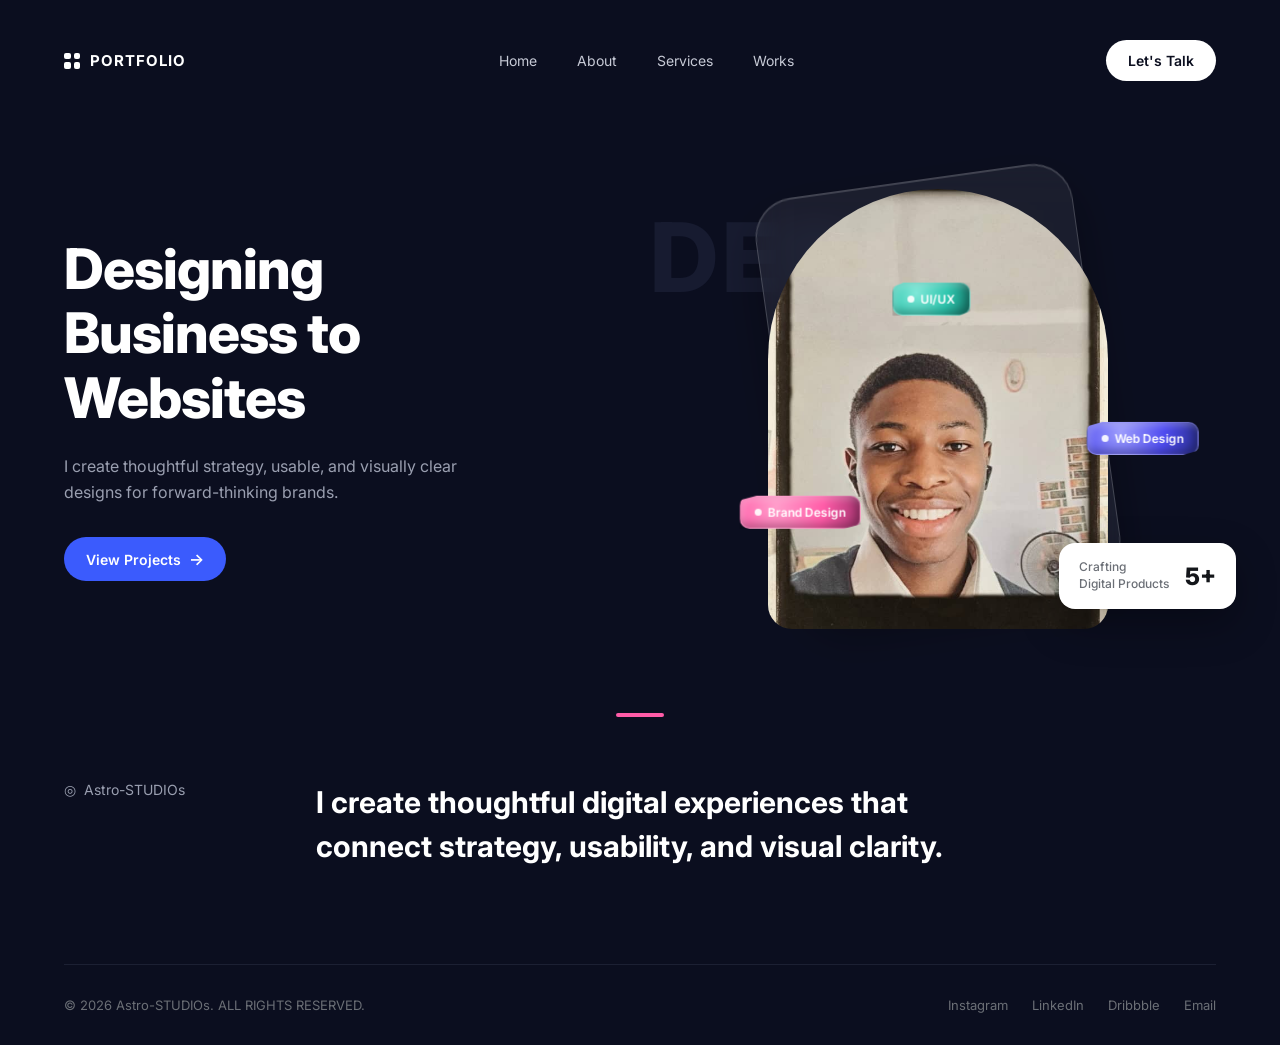
==== index.html @ 6be0ce1a "Initial commit" ====
<!DOCTYPE html>
<html lang="en">
<head>
  <meta charset="UTF-8" />
  <meta name="viewport" content="width=device-width, initial-scale=1.0" />
  <title>Portfolio — Arion</title>
  <link rel="preconnect" href="https://fonts.googleapis.com">
  <link rel="preconnect" href="https://fonts.gstatic.com" crossorigin>
  <link href="https://fonts.googleapis.com/css2?family=Inter:wght@400;500;600;700;800;900&display=swap" rel="stylesheet">
  <link rel="stylesheet" href="style.css" />
</head>
<body>

  <div class="page">

    <header class="nav">
      <div class="logo">
        <span class="logo-grid">
          <span></span><span></span><span></span><span></span>
        </span>
        <span class="logo-text">PORTFOLIO</span>
      </div>

      <nav class="nav-links">
        <a href="#">Home</a>
        <a href="#">About</a>
        <a href="#">Services</a>
        <a href="#">Works</a>
      </nav>

      <a href="https://wa.me/2347045552404" target="_blank" class="btn btn-ghost">Let's Talk</a>
    </header>

  
    <section class="hero">

      <div class="hero-text">
        <h1 class="headline">Designing<br>Business to<br>Websites</h1>
        <p class="subtext">
          I create thoughtful  strategy, usable, and visually clear designs for forward-thinking brands.
        </p>
        <a href="#" class="btn btn-primary">View Projects <span class="arrow">→</span></a>
      </div>

      <div class="hero-visual">
        <span class="bg-text">DESIGN</span>

        <div class="glass-card"></div>

        <div class="arch"></div>

        <img class="portrait" src="profile.jpeg" alt="Portrait of Arion" />

        <div class="floating-label label-1">
          <span class="dot"></span> Web Design
        </div>
        <div class="floating-label label-2">
          <span class="dot"></span> Brand Design
        </div>
        <div class="floating-label label-3">
          <span class="dot"></span> UI/UX
        </div>

        <div class="stats-card">
          <div class="stats-text">
            <span>Crafting</span>
            <span>Digital Products</span>
          </div>
          <div class="stats-number">5+</div>
        </div>
      </div>

    </section>

    <div class="divider"></div>

    <section class="about-preview">
      <div class="about-label">
        <span class="about-icon">◎</span> Astro-STUDIOs
      </div>
      <p class="about-statement">
        I create thoughtful digital experiences that connect strategy,
        usability, and visual clarity.
      </p>
    </section>
    <footer class="footer">
      <p class="copyright">© 2026 Astro-STUDIOs. ALL RIGHTS RESERVED.</p>
      <div class="socials">
        <a href="https://www.instagram.com/astro.sode?igsi=azgxOGt4NmZrdml5">Instagram</a>
        <a href="https://www.linkedin.com/in/ibrahim-paul-012379274/">LinkedIn</a>
        <a href="https://dribbble.com/ibrahim-paul">Dribbble</a>
        <a href="mailto:ibrahimpaulsode@gmail.com">Email</a>
      </div>
    </footer>

  </div>
<script src="portfolio.js"></script>
</body>
</html>
---- style.css ----
* {
  margin: 0;
  padding: 0;
  box-sizing: border-box;
}

body {
  font-family: 'Inter', sans-serif;
  background: #0b0e1f;
  color: #ffffff;
}

.page {
  max-width: 1280px;
  margin: 0 auto;
  padding: 0 64px;
}

a {
  text-decoration: none;
  color: inherit;
}
.nav {
  display: flex;
  align-items: center;
  justify-content: space-between;
  padding: 40px 0 24px;
}

.logo {
  display: flex;
  align-items: center;
  gap: 10px;
}

.logo-grid {
  display: grid;
  grid-template-columns: 1fr 1fr;
  gap: 3px;
  width: 16px;
  height: 16px;
}

.logo-grid span {
  background: #ffffff;
  border-radius: 2px;
}

.logo-text {
  font-weight: 700;
  font-size: 15px;
  letter-spacing: 1px;
}

.nav-links {
  display: flex;
  gap: 40px;
  font-size: 14px;
  color: #c7cad6;
}

.nav-links a:hover {
  color: #ffffff;
}

.btn {
  display: inline-flex;
  align-items: center;
  gap: 8px;
  font-size: 14px;
  font-weight: 600;
  padding: 12px 22px;
  border-radius: 999px;
  transition: opacity 0.2s ease;
}

.btn:hover {
  opacity: 0.85;
}

.btn-ghost {
  background: #ffffff;
  color: #0b0e1f;
}

.btn-primary {
  background: #3b5bfd;
  color: #ffffff;
}

.hero {
  display: grid;
  grid-template-columns: 1fr 1fr;
  gap: 40px;
  align-items: center;
  padding: 64px 0;
}

.headline {
  font-size: 56px;
  font-weight: 800;
  line-height: 1.15;
  letter-spacing: -1px;
  margin-bottom: 24px;
}

.subtext {
  font-size: 16px;
  line-height: 1.6;
  color: #9a9fb0;
  max-width: 420px;
  margin-bottom: 32px;
}

.arrow {
  font-size: 16px;
}

.hero-visual {
  position: relative;
  height: 480px;
  display: flex;
  align-items: center;
  justify-content: center;
}

.bg-text {
  position: absolute;
  top: 30px;
  left: -10px;
  font-size: 96px;
  font-weight: 800;
  letter-spacing: 4px;
  color: #171b30;
  z-index: 0;
  user-select: none;
}

.glass-card {
  position: absolute;
  top: 10px;
  left: 50%;
  transform: translateX(-50%) rotate(-8deg);
  width: 320px;
  height: 420px;
  background: rgba(255, 255, 255, 0.06);
  backdrop-filter: blur(18px);
  -webkit-backdrop-filter: blur(18px);
  border: 1px solid rgba(255, 255, 255, 0.18);
  border-radius: 40px;
  box-shadow:
    0 20px 50px rgba(0, 0, 0, 0.35),
    inset 0 1px 0 rgba(255, 255, 255, 0.15);
  z-index: 1;
}

.arch {
  position: absolute;
  top: 20px;
  left: 50%;
  transform: translateX(-50%);
  width: 300px;
  height: 400px;
  background: linear-gradient(180deg, #2a2f5c 0%, #4f4cf0 100%);
  border-radius: 150px 150px 24px 24px;
  z-index: 2;
}

.portrait {
  position: relative;
  z-index: 3;
  width: 340px;
  height: 440px;
  object-fit: cover;
  border-radius: 170px 170px 24px 24px;
}

.floating-label {
  position: absolute;
  z-index: 4;
  display: flex;
  align-items: center;
  gap: 6px;
  padding: 8px 14px;
  font-size: 12px;
  font-weight: 600;
  color: #ffffff;
  white-space: nowrap;

  /* the "cut corner" facet */
  clip-path: polygon(14% 0%, 100% 0%, 100% 86%, 86% 100%, 0% 100%, 0% 14%);
  border-radius: 10px;

  border: 1px solid rgba(255, 255, 255, 0.25);
  box-shadow:
    0 8px 20px rgba(0, 0, 0, 0.35),
    inset -4px -4px 8px rgba(0, 0, 0, 0.25),
    inset 3px 3px 6px rgba(255, 255, 255, 0.25);

  will-change: transform;
}

.floating-label .dot {
  width: 7px;
  height: 7px;
  border-radius: 50%;
  background: rgba(255, 255, 255, 0.9);
  display: inline-block;
  flex-shrink: 0;
}

/* each label = its own "planet" color, gradient lit from top-left */
.label-1 {
  background: radial-gradient(circle at 30% 30%, #9d9dfc 0%, #4f4cf0 55%, #2a2f8f 100%);
}

.label-2 {
  background: radial-gradient(circle at 30% 30%, #ff9ecb 0%, #ff5ca8 55%, #a3336f 100%);
}

.label-3 {
  background: radial-gradient(circle at 30% 30%, #7fe8d8 0%, #2fc6ae 55%, #157a6c 100%);
}

.stats-card {
  position: absolute;
  z-index: 5;
  bottom: 40px;
  right: -20px;
  background: #ffffff;
  border-radius: 16px;
  padding: 16px 20px;
  display: flex;
  align-items: center;
  gap: 16px;
  box-shadow: 0 16px 40px rgba(0, 0, 0, 0.3);
}

.stats-text {
  display: flex;
  flex-direction: column;
  font-size: 12px;
  font-weight: 500;
  color: #6b6f76;
  line-height: 1.4;
}

.stats-number {
  font-size: 24px;
  font-weight: 800;
  color: #14161a;
}
.divider {
  width: 48px;
  height: 4px;
  background: #ff5ca8;
  border-radius: 2px;
  margin: 0 auto;
}

.about-preview {
  padding: 64px 0 96px;
  display: grid;
  grid-template-columns: 220px 1fr;
  gap: 32px;
  align-items: start;
}

.about-label {
  display: flex;
  align-items: center;
  gap: 8px;
  font-size: 14px;
  color: #9a9fb0;
}

.about-icon {
  font-size: 14px;
}

.about-statement {
  font-size: 30px;
  font-weight: 700;
  line-height: 1.45;
  max-width: 640px;
}
.footer {
  display: flex;
  align-items: center;
  justify-content: space-between;
  padding: 32px 0;
  border-top: 1px solid #1c2033;
  font-size: 13px;
  color: #6b6f76;
}

.socials {
  display: flex;
  gap: 24px;
}

.socials a:hover {
  color: #ffffff;
}
@media (max-width: 900px) {
  .page { padding: 0 24px; }
  .hero { grid-template-columns: 1fr; }
  .headline { font-size: 40px; }
  .about-preview { grid-template-columns: 1fr; }
  .nav-links { display: none; }
}
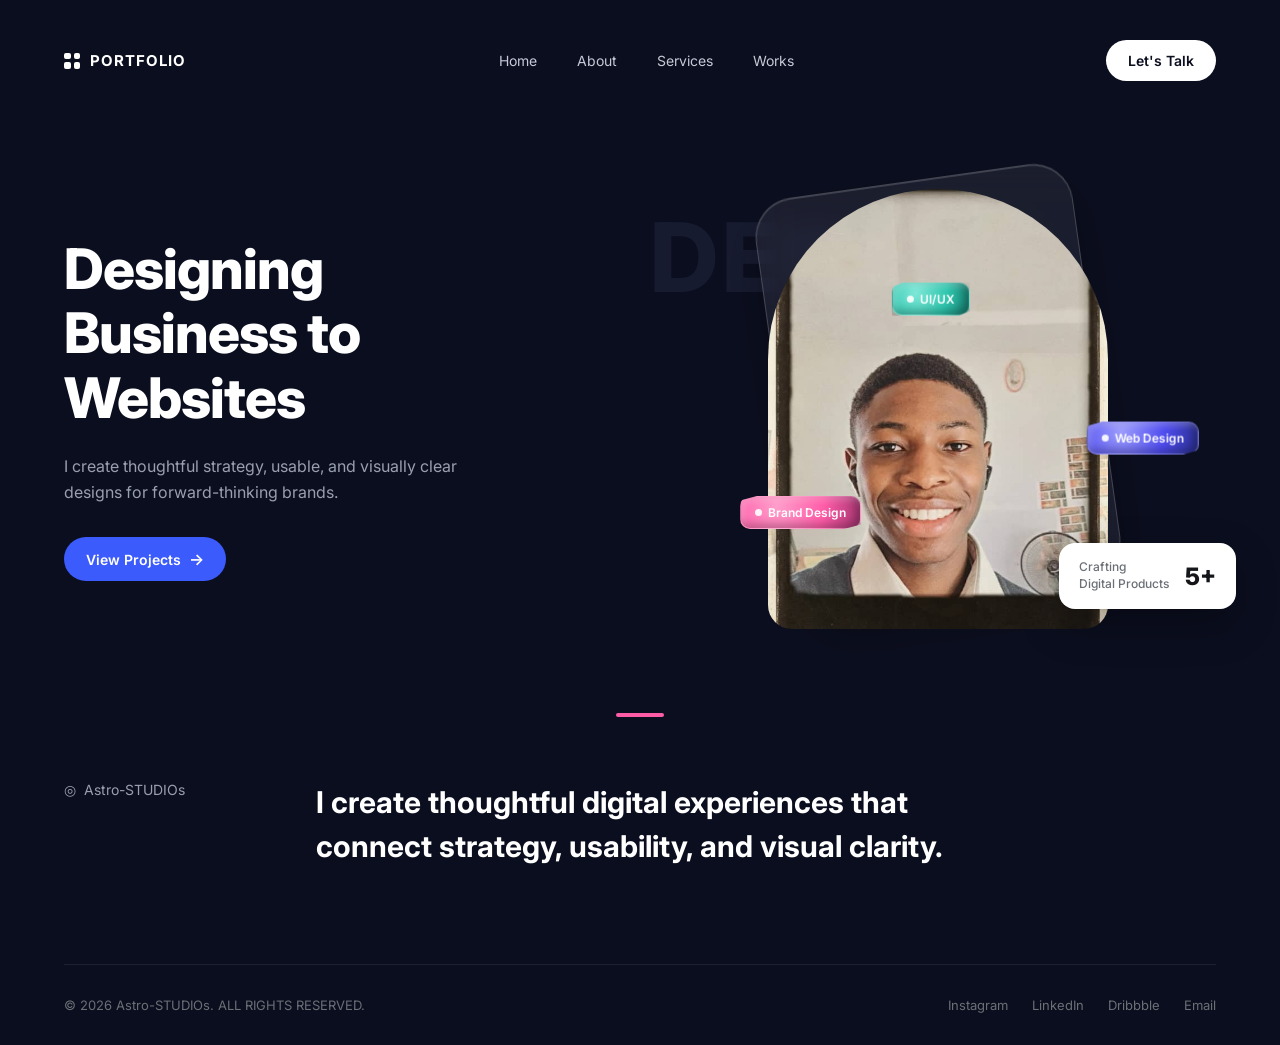
==== commit 3ed370af: "Update hero text and links" ====
--- a/index.html
+++ b/index.html
@@ -39,7 +39,7 @@
         <p class="subtext">
           I create thoughtful  strategy, usable, and visually clear designs for forward-thinking brands.
         </p>
-        <a href="#" class="btn btn-primary">View Projects <span class="arrow">→</span></a>
+        <a href="https://github.com/Paul-Ibrahim-Dev?tab=repositories" class="btn btn-primary">View Projects <span class="arrow">→</span></a>
       </div>
 
       <div class="hero-visual">
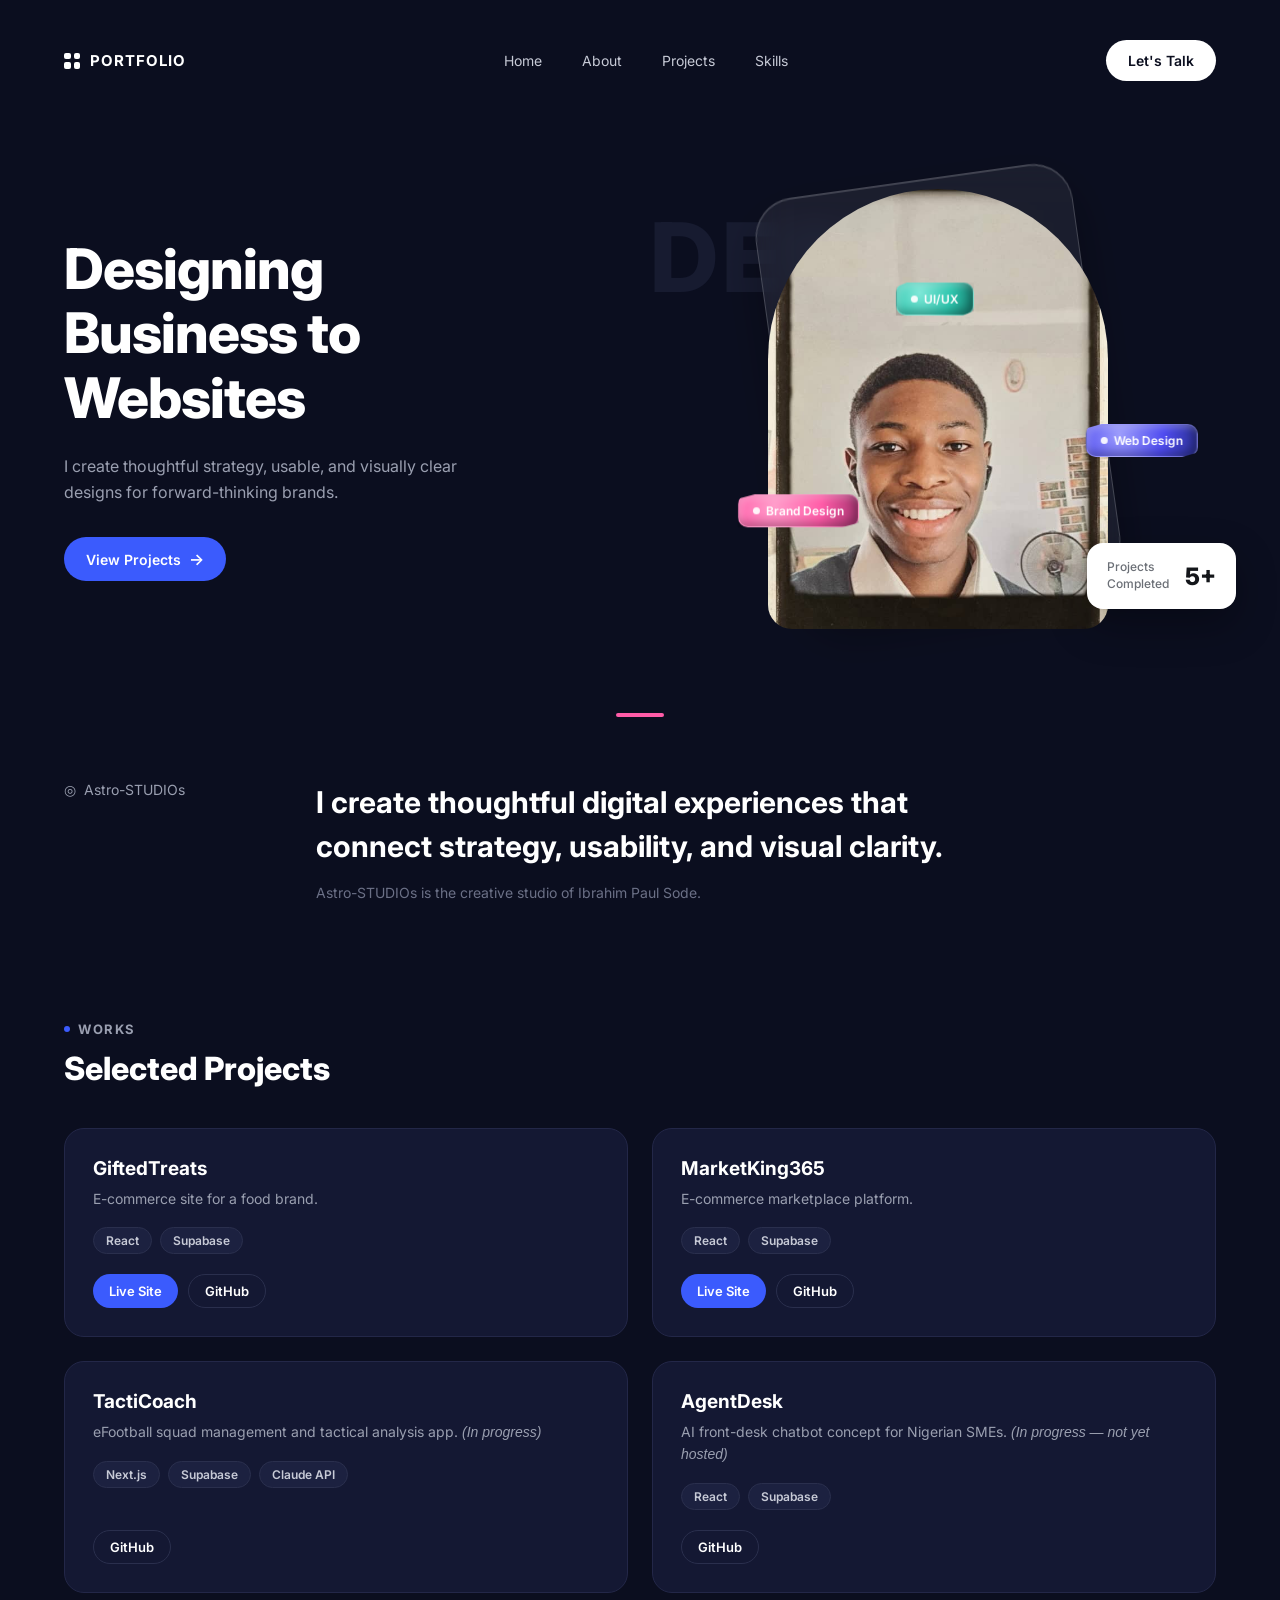
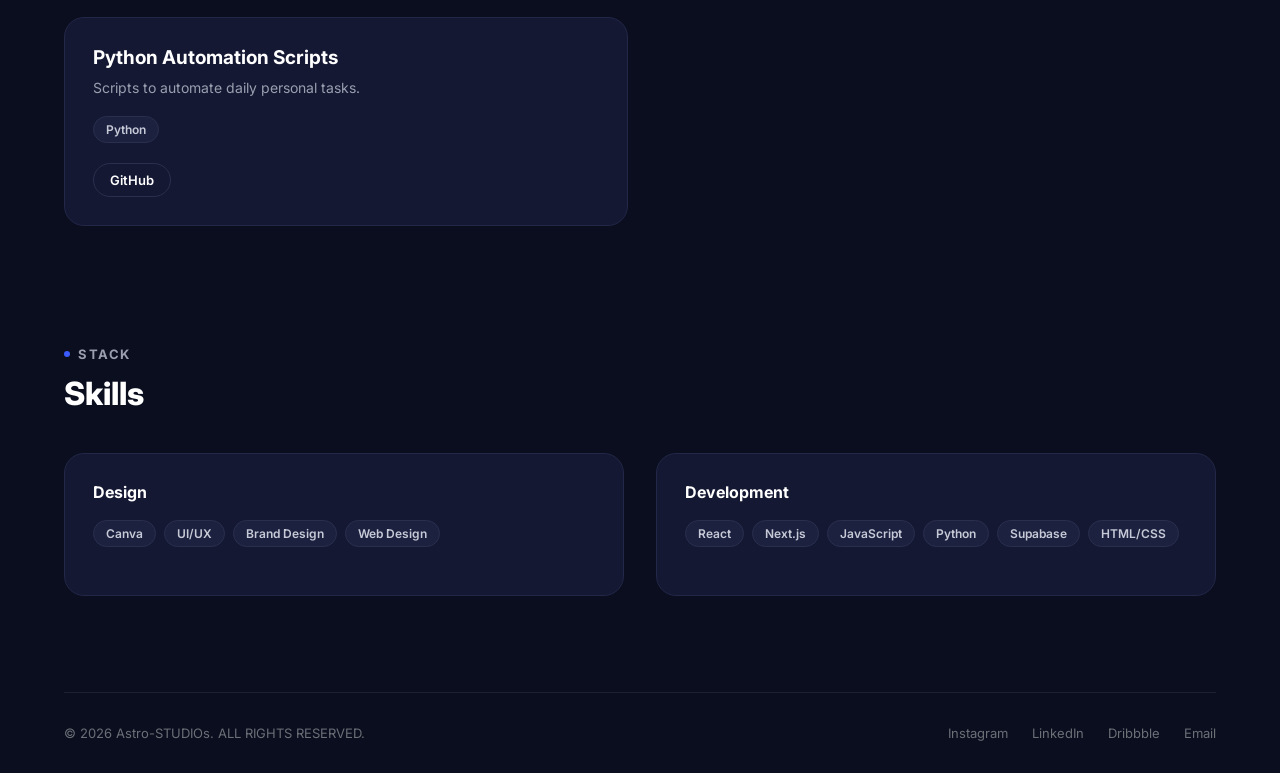
==== commit defaed01: "Update project links, add MarketKing365, fix stats label and about section" ====
--- a/index.html
+++ b/index.html
@@ -3,7 +3,7 @@
 <head>
   <meta charset="UTF-8" />
   <meta name="viewport" content="width=device-width, initial-scale=1.0" />
-  <title>Portfolio — Arion</title>
+  <title>Portfolio — Ibrahim Paul Sode</title>
   <link rel="preconnect" href="https://fonts.googleapis.com">
   <link rel="preconnect" href="https://fonts.gstatic.com" crossorigin>
   <link href="https://fonts.googleapis.com/css2?family=Inter:wght@400;500;600;700;800;900&display=swap" rel="stylesheet">
@@ -24,22 +24,22 @@
       <nav class="nav-links">
         <a href="#">Home</a>
         <a href="#">About</a>
-        <a href="#">Services</a>
-        <a href="#">Works</a>
+        <a href="#projects">Projects</a>
+        <a href="#skills">Skills</a>
       </nav>
 
       <a href="https://wa.me/2347045552404" target="_blank" class="btn btn-ghost">Let's Talk</a>
     </header>
 
-  
+
     <section class="hero">
 
       <div class="hero-text">
         <h1 class="headline">Designing<br>Business to<br>Websites</h1>
         <p class="subtext">
-          I create thoughtful  strategy, usable, and visually clear designs for forward-thinking brands.
+          I create thoughtful strategy, usable, and visually clear designs for forward-thinking brands.
         </p>
-        <a href="https://github.com/Paul-Ibrahim-Dev?tab=repositories" class="btn btn-primary">View Projects <span class="arrow">→</span></a>
+        <a href="#projects" class="btn btn-primary">View Projects <span class="arrow">→</span></a>
       </div>
 
       <div class="hero-visual">
@@ -49,7 +49,7 @@
 
         <div class="arch"></div>
 
-        <img class="portrait" src="profile.jpeg" alt="Portrait of Arion" />
+        <img class="portrait" src="profile.jpeg" alt="Portrait of Ibrahim Paul Sode" />
 
         <div class="floating-label label-1">
           <span class="dot"></span> Web Design
@@ -63,8 +63,8 @@
 
         <div class="stats-card">
           <div class="stats-text">
-            <span>Crafting</span>
-            <span>Digital Products</span>
+            <span>Projects</span>
+            <span>Completed</span>
           </div>
           <div class="stats-number">5+</div>
         </div>
@@ -78,11 +78,118 @@
       <div class="about-label">
         <span class="about-icon">◎</span> Astro-STUDIOs
       </div>
-      <p class="about-statement">
-        I create thoughtful digital experiences that connect strategy,
-        usability, and visual clarity.
-      </p>
-    </section>
+      <div>
+        <p class="about-statement">
+          I create thoughtful digital experiences that connect strategy,
+          usability, and visual clarity.
+        </p>
+        <p class="about-substatement">
+          Astro-STUDIOs is the creative studio of Ibrahim Paul Sode.
+        </p>
+      </div>
+    </section>
+
+    <!-- ===== PROJECTS / WORKS ===== -->
+    <section class="projects" id="projects">
+      <p class="section-label"><span class="dot-icon"></span> WORKS</p>
+      <h2 class="section-title">Selected Projects</h2>
+
+      <div class="project-grid">
+
+        <div class="project-card">
+          <h3 class="project-title">GiftedTreats</h3>
+          <p class="project-desc">E-commerce site for a food brand.</p>
+          <div class="tag-row">
+            <span class="tech-tag">React</span>
+            <span class="tech-tag">Supabase</span>
+          </div>
+          <div class="project-links">
+            <a href="https://giftedtreats.netlify.app/" target="_blank" class="btn btn-primary btn-small">Live Site</a>
+            <a href="https://github.com/Paul-Ibrahim-Dev" target="_blank" class="btn btn-outline btn-small">GitHub</a>
+          </div>
+        </div>
+
+        <div class="project-card">
+          <h3 class="project-title">MarketKing365</h3>
+          <p class="project-desc">E-commerce marketplace platform.</p>
+          <div class="tag-row">
+            <span class="tech-tag">React</span>
+            <span class="tech-tag">Supabase</span>
+          </div>
+          <div class="project-links">
+            <a href="https://marketking365.netlify.app/" target="_blank" class="btn btn-primary btn-small">Live Site</a>
+            <a href="https://github.com/Paul-Ibrahim-Dev" target="_blank" class="btn btn-outline btn-small">GitHub</a>
+          </div>
+        </div>
+
+        <div class="project-card">
+          <h3 class="project-title">TactiCoach</h3>
+          <p class="project-desc">eFootball squad management and tactical analysis app. <em>(In progress)</em></p>
+          <div class="tag-row">
+            <span class="tech-tag">Next.js</span>
+            <span class="tech-tag">Supabase</span>
+            <span class="tech-tag">Claude API</span>
+          </div>
+          <div class="project-links">
+            <a href="https://github.com/Paul-Ibrahim-Dev/tacticoach-" target="_blank" class="btn btn-outline btn-small">GitHub</a>
+          </div>
+        </div>
+
+        <div class="project-card">
+          <h3 class="project-title">AgentDesk</h3>
+          <p class="project-desc">AI front-desk chatbot concept for Nigerian SMEs. <em>(In progress — not yet hosted)</em></p>
+          <div class="tag-row">
+            <span class="tech-tag">React</span>
+            <span class="tech-tag">Supabase</span>
+          </div>
+          <div class="project-links">
+            <a href="https://github.com/Paul-Ibrahim-Dev" target="_blank" class="btn btn-outline btn-small">GitHub</a>
+          </div>
+        </div>
+
+        <div class="project-card">
+          <h3 class="project-title">Python Automation Scripts</h3>
+          <p class="project-desc">Scripts to automate daily personal tasks.</p>
+          <div class="tag-row">
+            <span class="tech-tag">Python</span>
+          </div>
+          <div class="project-links">
+            <a href="https://github.com/Paul-Ibrahim-Dev" target="_blank" class="btn btn-outline btn-small">GitHub</a>
+          </div>
+        </div>
+
+      </div>
+    </section>
+
+    <!-- ===== SKILLS / STACK ===== -->
+    <section class="skills" id="skills">
+      <p class="section-label"><span class="dot-icon"></span> STACK</p>
+      <h2 class="section-title">Skills</h2>
+
+      <div class="skills-grid">
+        <div class="skills-col">
+          <h3 class="skills-col-title">Design</h3>
+          <div class="tag-row">
+            <span class="tech-tag">Canva</span>
+            <span class="tech-tag">UI/UX</span>
+            <span class="tech-tag">Brand Design</span>
+            <span class="tech-tag">Web Design</span>
+          </div>
+        </div>
+        <div class="skills-col">
+          <h3 class="skills-col-title">Development</h3>
+          <div class="tag-row">
+            <span class="tech-tag">React</span>
+            <span class="tech-tag">Next.js</span>
+            <span class="tech-tag">JavaScript</span>
+            <span class="tech-tag">Python</span>
+            <span class="tech-tag">Supabase</span>
+            <span class="tech-tag">HTML/CSS</span>
+          </div>
+        </div>
+      </div>
+    </section>
+
     <footer class="footer">
       <p class="copyright">© 2026 Astro-STUDIOs. ALL RIGHTS RESERVED.</p>
       <div class="socials">
--- a/style.css
+++ b/style.css
@@ -86,6 +86,17 @@
 .btn-primary {
   background: #3b5bfd;
   color: #ffffff;
+}
+
+.btn-outline {
+  background: transparent;
+  color: #ffffff;
+  border: 1px solid #2a2f4d;
+}
+
+.btn-small {
+  padding: 8px 16px;
+  font-size: 13px;
 }
 
 .hero {
@@ -136,6 +147,9 @@
   user-select: none;
 }
 
+/* ============================================
+   GLASS CARD — frosted panel behind the portrait
+   ============================================ */
 .glass-card {
   position: absolute;
   top: 10px;
@@ -175,6 +189,9 @@
   border-radius: 170px 170px 24px 24px;
 }
 
+/* ============================================
+   ORBITING LABELS — small "planetary body" chips
+   ============================================ */
 .floating-label {
   position: absolute;
   z-index: 4;
@@ -187,7 +204,6 @@
   color: #ffffff;
   white-space: nowrap;
 
-  /* the "cut corner" facet */
   clip-path: polygon(14% 0%, 100% 0%, 100% 86%, 86% 100%, 0% 100%, 0% 14%);
   border-radius: 10px;
 
@@ -209,7 +225,6 @@
   flex-shrink: 0;
 }
 
-/* each label = its own "planet" color, gradient lit from top-left */
 .label-1 {
   background: radial-gradient(circle at 30% 30%, #9d9dfc 0%, #4f4cf0 55%, #2a2f8f 100%);
 }
@@ -259,7 +274,7 @@
 }
 
 .about-preview {
-  padding: 64px 0 96px;
+  padding: 64px 0 80px;
   display: grid;
   grid-template-columns: 220px 1fr;
   gap: 32px;
@@ -284,6 +299,128 @@
   line-height: 1.45;
   max-width: 640px;
 }
+
+.about-substatement {
+  font-size: 14px;
+  color: #6b7086;
+  margin-top: 16px;
+}
+
+/* ============================================
+   PROJECTS / WORKS
+   ============================================ */
+.section-label {
+  display: flex;
+  align-items: center;
+  gap: 8px;
+  font-size: 13px;
+  font-weight: 700;
+  letter-spacing: 1.5px;
+  color: #9a9fb0;
+  margin-bottom: 12px;
+}
+
+.dot-icon {
+  width: 6px;
+  height: 6px;
+  border-radius: 50%;
+  background: #3b5bfd;
+  display: inline-block;
+}
+
+.section-title {
+  font-size: 32px;
+  font-weight: 800;
+  color: #ffffff;
+  margin-bottom: 40px;
+}
+
+.projects {
+  padding: 40px 0 80px;
+}
+
+.project-grid {
+  display: grid;
+  grid-template-columns: repeat(2, 1fr);
+  gap: 24px;
+}
+
+.project-card {
+  background: #141833;
+  border: 1px solid #232748;
+  border-radius: 20px;
+  padding: 28px;
+  display: flex;
+  flex-direction: column;
+}
+
+.project-title {
+  font-size: 19px;
+  font-weight: 700;
+  color: #ffffff;
+  margin-bottom: 8px;
+}
+
+.project-desc {
+  font-size: 14px;
+  color: #9a9fb0;
+  line-height: 1.5;
+  margin-bottom: 18px;
+}
+
+.tag-row {
+  display: flex;
+  flex-wrap: wrap;
+  gap: 8px;
+  margin-bottom: 20px;
+}
+
+.tech-tag {
+  font-size: 12px;
+  font-weight: 600;
+  color: #c7cad6;
+  background: #1c2140;
+  border: 1px solid #2a2f4d;
+  padding: 5px 12px;
+  border-radius: 999px;
+}
+
+.project-links {
+  display: flex;
+  gap: 10px;
+  margin-top: auto;
+}
+
+/* ============================================
+   SKILLS / STACK
+   ============================================ */
+.skills {
+  padding: 40px 0 96px;
+}
+
+.skills-grid {
+  display: grid;
+  grid-template-columns: 1fr 1fr;
+  gap: 32px;
+}
+
+.skills-col {
+  background: #141833;
+  border: 1px solid #232748;
+  border-radius: 20px;
+  padding: 28px;
+}
+
+.skills-col-title {
+  font-size: 16px;
+  font-weight: 700;
+  color: #ffffff;
+  margin-bottom: 18px;
+}
+
+/* ============================================
+   FOOTER
+   ============================================ */
 .footer {
   display: flex;
   align-items: center;
@@ -308,4 +445,6 @@
   .headline { font-size: 40px; }
   .about-preview { grid-template-columns: 1fr; }
   .nav-links { display: none; }
+  .project-grid { grid-template-columns: 1fr; }
+  .skills-grid { grid-template-columns: 1fr; }
 }
